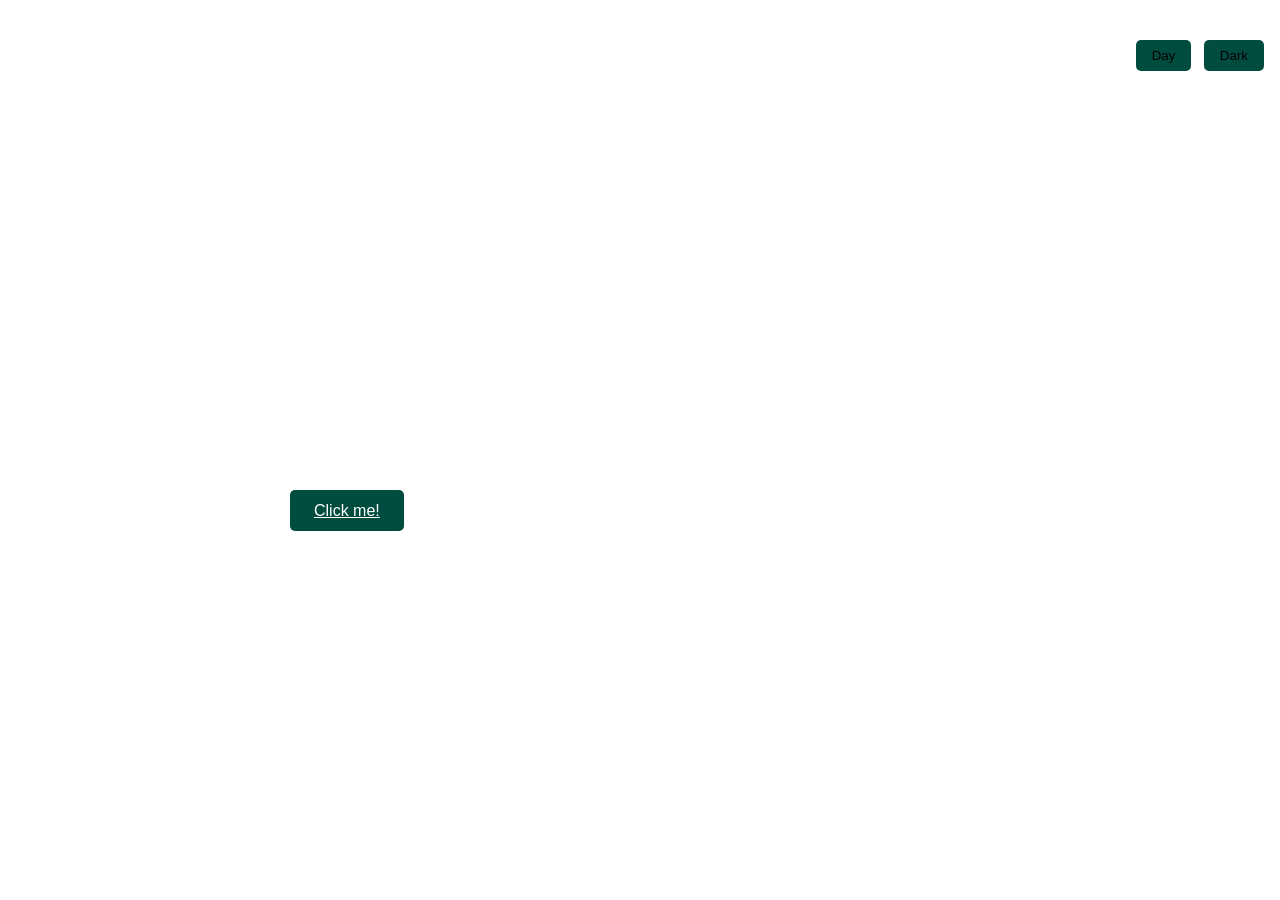
==== index.html @ 966a9d8a "Add files via upload" ====
<!DOCTYPE html>
<html lang="en">
<head>
  <meta charset="UTF-8" />
  <meta name="viewport" content="width=device-width, initial-scale=1.0" />
  <title>Welcome to LakbayTinig</title>
  <style>
    body {
      font-family: Arial, sans-serif;
      margin: 0;
      text-align: left;
      padding: 0;
      background-image: url(images/8.png);
      background-repeat: no-repeat;
      background-position: center;
      background-size: cover;
      color: #fff;
      transition: background-color 0.3s ease, color 0.3s ease;
      display: flex;
      flex-direction: column;
      min-height: 100vh;
    }

    body.dark-mode {
      color: #fff;
      background-color: #000;
      background-image: linear-gradient(rgba(0, 0, 0, 0.7), rgba(0, 0, 0, 0.7)), url('images/1.jpg');
      background-size: cover;
      background-position: center;
    }

    body.day-mode {
      color: #000;
      background-color: #dbeafe;
      background-image: url('images/5.jpg');
      background-size: cover;
      background-position: center;
    }

    .theme-buttons {
      position: fixed;
      top: 2.5rem;
      right: 1rem;
      z-index: 1000;
    }

    .theme-toggle {
      padding: 0.5rem 1rem;
      margin-left: 0.5rem;
      border: none;
      border-radius: 5px;
      cursor: pointer;
      background-color: #004d40;
      color: #000;
    }

    body.dark-mode .theme-toggle {
      background-color: #333;
      color: gray;
    }

    body.day-mode .theme-toggle {
      background-color: #cbd5e1;
      color: #000;
    }

    header, main {
      text-align: justify;
      padding: 2rem;
      max-width: 700px;
      margin: 0 auto;
      margin-top: 60px;
    }

    header {
      padding-top: 4rem;
    }

    main {
      flex: 1;
    }

    a.btn{
      background-color: #004d40;
      color: black;
      padding: 0.75rem 1.5rem;
      border: none;
      border-radius: 5px;
      cursor: pointer;
      margin-top: 300rem; 
      color: #fff;
    }

    
  </style>
</head>
<body>
  <div class="theme-buttons">
    <button class="theme-toggle" id="day-mode-btn" aria-label="Activate Day Mode">Day</button>
    <button class="theme-toggle" id="night-mode-btn" aria-label="Activate Dark Mode">Dark</button>
  </div>

  <header>
    <h1>Welcome to <span>LakbayTinig</span></h1>
    <p>Your voice matters in shaping a better tourism experience.</p>
  </header>

  <main>
    <p>
      Our platform is dedicated to enhancing the tourism experience by gathering valuable feedback from travelers like you.
       We believe that your voice plays a key role in shaping better destinations, services, and overall travel experiences. 
       By sharing your thoughts, ratings, and suggestions, you help improve the tourism industry for future visitors. 
       LakbayTinig makes it easy for you to express your opinions, ensuring that tourism providers are always aware of what matters most. 
       Join us in creating a more enjoyable and personalized travel experience for everyone!
    </p>
    <a href="TSFF.html" class="btn">Click me!</a>
  </main>

 

  <script>
    const body = document.body;
    const dayBtn = document.getElementById("day-mode-btn");
    const nightBtn = document.getElementById("night-mode-btn");

    const preloadImage = (src) => {
      const img = new Image();
      img.src = src;
    };

    preloadImage('image/1.jpg'); 
    preloadImage('image/5.png'); 

    const savedTheme = localStorage.getItem("theme");
    if (savedTheme === "dark") {
      body.classList.add("dark-mode");
    } else if (savedTheme === "day") {
      body.classList.add("day-mode");
    }

    const applyTheme = (theme) => {
      body.classList.remove("day-mode", "dark-mode");
      body.classList.add(theme);
      localStorage.setItem("theme", theme);
    };

    dayBtn.addEventListener("click", () => applyTheme("day-mode"));
    nightBtn.addEventListener("click", () => applyTheme("dark-mode"));
  </script>
</body>
</html>
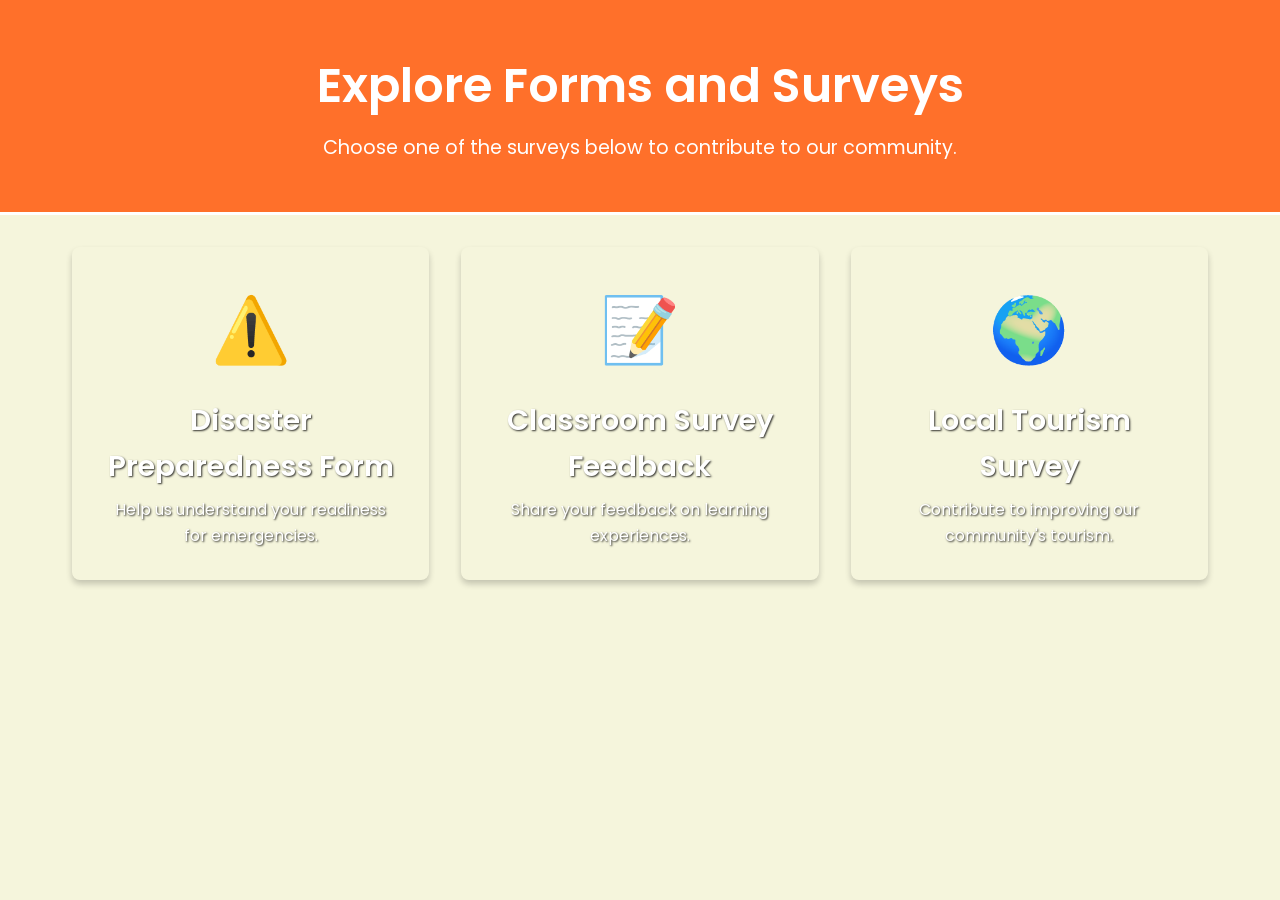
==== commit 7faad069: "Create index.html" ====
--- a/index.html
+++ b/index.html
@@ -1,151 +1,129 @@
-<!DOCTYPE html>
-<html lang="en">
-<head>
-  <meta charset="UTF-8" />
-  <meta name="viewport" content="width=device-width, initial-scale=1.0" />
-  <title>Welcome to LakbayTinig</title>
-  <style>
-    body {
-      font-family: Arial, sans-serif;
-      margin: 0;
-      text-align: left;
-      padding: 0;
-      background-image: url(images/8.png);
-      background-repeat: no-repeat;
-      background-position: center;
-      background-size: cover;
-      color: #fff;
-      transition: background-color 0.3s ease, color 0.3s ease;
-      display: flex;
-      flex-direction: column;
-      min-height: 100vh;
-    }
-
-    body.dark-mode {
-      color: #fff;
-      background-color: #000;
-      background-image: linear-gradient(rgba(0, 0, 0, 0.7), rgba(0, 0, 0, 0.7)), url('images/1.jpg');
-      background-size: cover;
-      background-position: center;
-    }
-
-    body.day-mode {
-      color: #000;
-      background-color: #dbeafe;
-      background-image: url('images/5.jpg');
-      background-size: cover;
-      background-position: center;
-    }
-
-    .theme-buttons {
-      position: fixed;
-      top: 2.5rem;
-      right: 1rem;
-      z-index: 1000;
-    }
-
-    .theme-toggle {
-      padding: 0.5rem 1rem;
-      margin-left: 0.5rem;
-      border: none;
-      border-radius: 5px;
-      cursor: pointer;
-      background-color: #004d40;
-      color: #000;
-    }
-
-    body.dark-mode .theme-toggle {
-      background-color: #333;
-      color: gray;
-    }
-
-    body.day-mode .theme-toggle {
-      background-color: #cbd5e1;
-      color: #000;
-    }
-
-    header, main {
-      text-align: justify;
-      padding: 2rem;
-      max-width: 700px;
-      margin: 0 auto;
-      margin-top: 60px;
-    }
-
-    header {
-      padding-top: 4rem;
-    }
-
-    main {
-      flex: 1;
-    }
-
-    a.btn{
-      background-color: #004d40;
-      color: black;
-      padding: 0.75rem 1.5rem;
-      border: none;
-      border-radius: 5px;
-      cursor: pointer;
-      margin-top: 300rem; 
-      color: #fff;
-    }
-
-    
-  </style>
-</head>
-<body>
-  <div class="theme-buttons">
-    <button class="theme-toggle" id="day-mode-btn" aria-label="Activate Day Mode">Day</button>
-    <button class="theme-toggle" id="night-mode-btn" aria-label="Activate Dark Mode">Dark</button>
-  </div>
-
-  <header>
-    <h1>Welcome to <span>LakbayTinig</span></h1>
-    <p>Your voice matters in shaping a better tourism experience.</p>
-  </header>
-
-  <main>
-    <p>
-      Our platform is dedicated to enhancing the tourism experience by gathering valuable feedback from travelers like you.
-       We believe that your voice plays a key role in shaping better destinations, services, and overall travel experiences. 
-       By sharing your thoughts, ratings, and suggestions, you help improve the tourism industry for future visitors. 
-       LakbayTinig makes it easy for you to express your opinions, ensuring that tourism providers are always aware of what matters most. 
-       Join us in creating a more enjoyable and personalized travel experience for everyone!
-    </p>
-    <a href="TSFF.html" class="btn">Click me!</a>
-  </main>
-
- 
-
-  <script>
-    const body = document.body;
-    const dayBtn = document.getElementById("day-mode-btn");
-    const nightBtn = document.getElementById("night-mode-btn");
-
-    const preloadImage = (src) => {
-      const img = new Image();
-      img.src = src;
-    };
-
-    preloadImage('image/1.jpg'); 
-    preloadImage('image/5.png'); 
-
-    const savedTheme = localStorage.getItem("theme");
-    if (savedTheme === "dark") {
-      body.classList.add("dark-mode");
-    } else if (savedTheme === "day") {
-      body.classList.add("day-mode");
-    }
-
-    const applyTheme = (theme) => {
-      body.classList.remove("day-mode", "dark-mode");
-      body.classList.add(theme);
-      localStorage.setItem("theme", theme);
-    };
-
-    dayBtn.addEventListener("click", () => applyTheme("day-mode"));
-    nightBtn.addEventListener("click", () => applyTheme("dark-mode"));
-  </script>
-</body>
-</html>
+<!DOCTYPE html>
+<html lang="en">
+<head>
+  <meta charset="UTF-8">
+  <meta name="viewport" content="width=device-width, initial-scale=1.0">
+  <title>Team 16 - Explore Forms</title>
+  <link href="https://fonts.googleapis.com/css2?family=Poppins:wght@400;500;600;700&display=swap" rel="stylesheet">
+  <style>
+    * {
+      margin: 0;
+      padding: 0;
+      box-sizing: border-box;
+    }
+
+    /* Body background color */
+    body {
+      background-color: #f5f5dc !important; /* Beige background */
+      font-family: "Poppins", sans-serif;
+      color: #333;
+      line-height: 1.6;
+    }
+
+    /* Header Styling */
+    .header {
+      text-align: center;
+      padding: 3rem 1rem;
+      background-color: #ff702a; /* New header background color */
+      color: #fff;
+      border-bottom: 3px solid #fff;
+    }
+
+    .header h1 {
+      font-size: 3rem;
+      margin-bottom: 0.5rem;
+      font-weight: 600;
+    }
+
+    .header p {
+      font-size: 1.2rem;
+      margin-top: 0.5rem;
+    }
+
+    /* Cards container */
+    .cards-container {
+      display: grid;
+      grid-template-columns: repeat(auto-fit, minmax(300px, 1fr));
+      gap: 2rem;
+      padding: 2rem;
+      max-width: 1200px;
+      margin: 0 auto;
+    }
+
+    /* Card Styling */
+    .card {
+      padding: 2rem;
+      border-radius: 8px;
+      text-align: center;
+      box-shadow: 0px 4px 6px rgba(0, 0, 0, 0.2);
+      transition: all 0.3s ease-in-out;
+      cursor: pointer;
+      text-decoration: none;
+      color: inherit;
+      background-size: cover;
+      background-position: center;
+      position: relative;
+      min-height: 250px;
+      display: flex;
+      flex-direction: column;
+      justify-content: flex-end; /* Align content to the bottom */
+    }
+
+    /* Card Hover Effect */
+    .card:hover {
+      background-color: #fff3cd;
+      transform: translateY(-5px);
+    }
+
+    .card span {
+      font-size: 4rem;
+      display: block;
+      margin-bottom: 1rem;
+    }
+
+    .card h4 {
+      font-size: 1.8rem;
+      margin-bottom: 0.5rem;
+      font-weight: 600;
+      color: #fff; /* Ensure text stands out */
+    }
+
+    .card p {
+      font-size: 1rem;
+      color: #fff; /* Ensure text stands out */
+    }
+
+    /* Card Background Image Text Styling */
+    .card h4, .card p {
+      text-shadow: 1px 1px 2px rgba(0, 0, 0, 0.8); /* Add text shadow to improve visibility */
+    }
+
+  </style>
+</head>
+<body>
+  <header class="header">
+    <h1>Explore Forms and Surveys</h1>
+    <p>Choose one of the surveys below to contribute to our community.</p>
+  </header>
+
+  <section class="cards-container">
+    <a href="disaster-preparedness.html" class="card" style="background-image: url('https://raw.githubusercontent.com/valerie-222/html-forms-project/main/disaster.jpg');">
+      <span>⚠️</span>
+      <h4>Disaster Preparedness Form</h4>
+      <p>Help us understand your readiness for emergencies.</p>
+    </a>
+
+    <a href="School-Classroom-Feedback.html" class="card" style="background-image: url('https://raw.githubusercontent.com/valerie-222/html-forms-project/main/classroom.jpg');">
+      <span>📝</span>
+      <h4>Classroom Survey Feedback</h4>
+      <p>Share your feedback on learning experiences.</p>
+    </a>
+
+    <a href="local-tourism.html" class="card" style="background-image: url('https://raw.githubusercontent.com/valerie-222/html-forms-project/main/tourism.jpg');">
+      <span>🌍</span>
+      <h4>Local Tourism Survey</h4>
+      <p>Contribute to improving our community's tourism.</p>
+    </a>
+  </section>
+</body>
+</html>
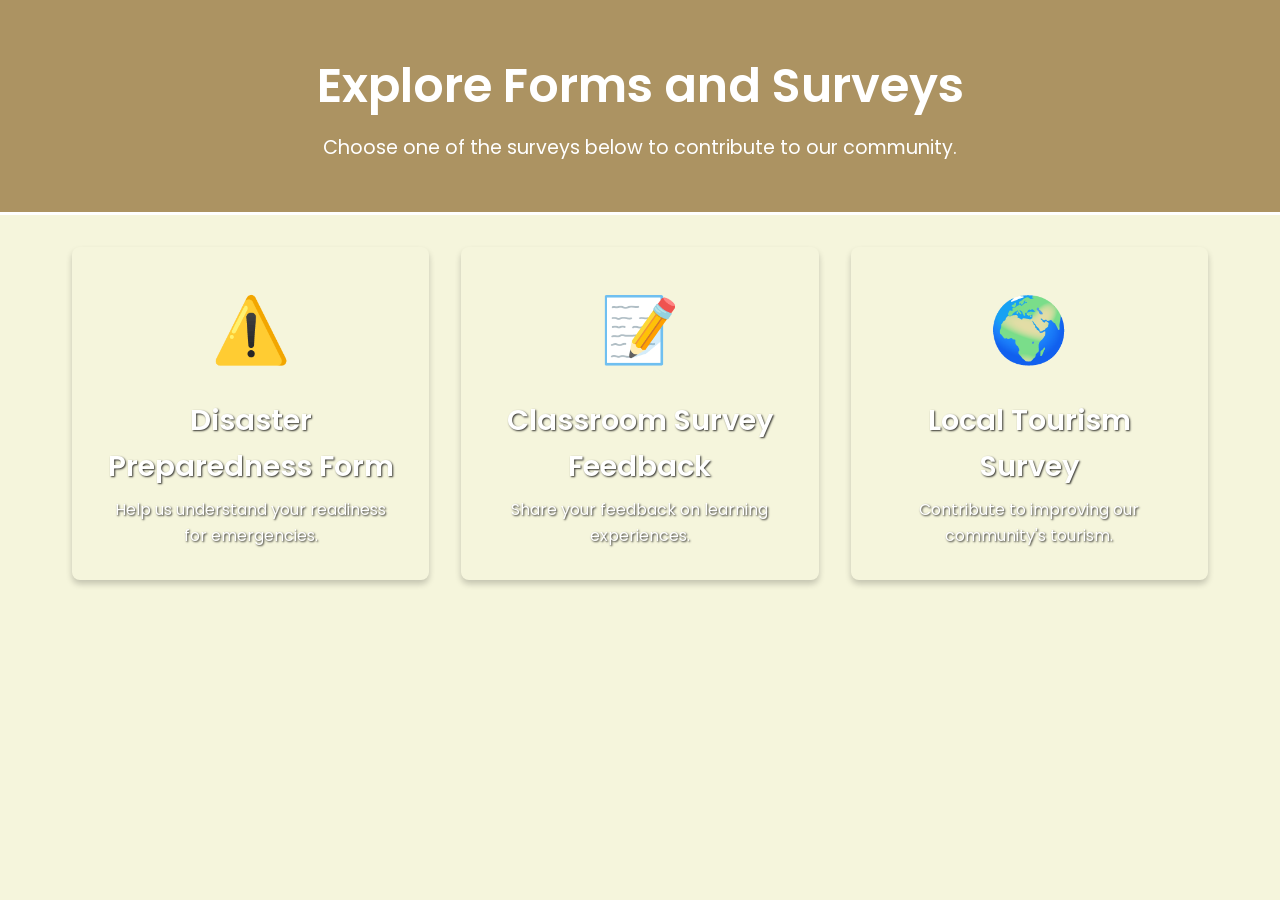
==== commit a8e5e369: "Update index.html" ====
--- a/index.html
+++ b/index.html
@@ -14,7 +14,7 @@
 
     /* Body background color */
     body {
-      background-color: #f5f5dc !important; /* Beige background */
+      background-color: #f5f5dc;
       font-family: "Poppins", sans-serif;
       color: #333;
       line-height: 1.6;
@@ -24,7 +24,7 @@
     .header {
       text-align: center;
       padding: 3rem 1rem;
-      background-color: #ff702a; /* New header background color */
+      background-color: #AC9362; 
       color: #fff;
       border-bottom: 3px solid #fff;
     }
@@ -40,7 +40,6 @@
       margin-top: 0.5rem;
     }
 
-    /* Cards container */
     .cards-container {
       display: grid;
       grid-template-columns: repeat(auto-fit, minmax(300px, 1fr));
@@ -50,7 +49,6 @@
       margin: 0 auto;
     }
 
-    /* Card Styling */
     .card {
       padding: 2rem;
       border-radius: 8px;
@@ -69,7 +67,6 @@
       justify-content: flex-end; /* Align content to the bottom */
     }
 
-    /* Card Hover Effect */
     .card:hover {
       background-color: #fff3cd;
       transform: translateY(-5px);
@@ -85,17 +82,17 @@
       font-size: 1.8rem;
       margin-bottom: 0.5rem;
       font-weight: 600;
-      color: #fff; /* Ensure text stands out */
+      color: #fff; 
     }
 
     .card p {
       font-size: 1rem;
-      color: #fff; /* Ensure text stands out */
+      color: #fff;
     }
 
-    /* Card Background Image Text Styling */
+    
     .card h4, .card p {
-      text-shadow: 1px 1px 2px rgba(0, 0, 0, 0.8); /* Add text shadow to improve visibility */
+      text-shadow: 1px 1px 2px rgba(0, 0, 0, 0.8); 
     }
 
   </style>
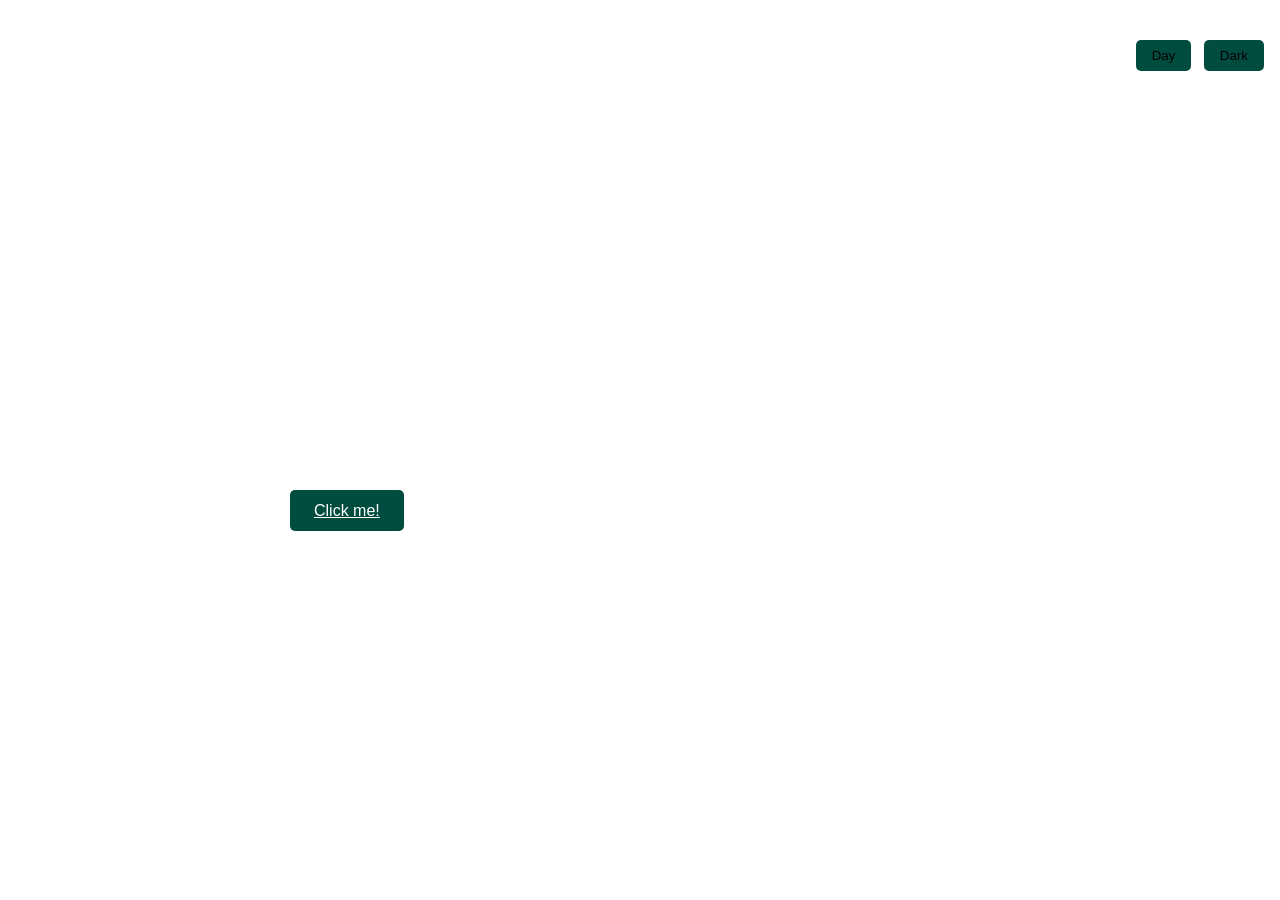
==== commit 3ea8d409: "Update index.html" ====
--- a/index.html
+++ b/index.html
@@ -1,126 +1,151 @@
 <!DOCTYPE html>
 <html lang="en">
 <head>
-  <meta charset="UTF-8">
-  <meta name="viewport" content="width=device-width, initial-scale=1.0">
-  <title>Team 16 - Explore Forms</title>
-  <link href="https://fonts.googleapis.com/css2?family=Poppins:wght@400;500;600;700&display=swap" rel="stylesheet">
+  <meta charset="UTF-8" />
+  <meta name="viewport" content="width=device-width, initial-scale=1.0" />
+  <title>Welcome to LakbayTinig</title>
   <style>
-    * {
+    body {
+      font-family: Arial, sans-serif;
       margin: 0;
+      text-align: left;
       padding: 0;
-      box-sizing: border-box;
+      background-image: url(images/8.png);
+      background-repeat: no-repeat;
+      background-position: center;
+      background-size: cover;
+      color: #fff;
+      transition: background-color 0.3s ease, color 0.3s ease;
+      display: flex;
+      flex-direction: column;
+      min-height: 100vh;
     }
 
-    /* Body background color */
-    body {
-      background-color: #f5f5dc;
-      font-family: "Poppins", sans-serif;
-      color: #333;
-      line-height: 1.6;
+    body.dark-mode {
+      color: #fff;
+      background-color: #000;
+      background-image: linear-gradient(rgba(0, 0, 0, 0.7), rgba(0, 0, 0, 0.7)), url('images/1.jpg');
+      background-size: cover;
+      background-position: center;
     }
 
-    /* Header Styling */
-    .header {
-      text-align: center;
-      padding: 3rem 1rem;
-      background-color: #AC9362; 
-      color: #fff;
-      border-bottom: 3px solid #fff;
+    body.day-mode {
+      color: #000;
+      background-color: #dbeafe;
+      background-image: url('images/5.jpg');
+      background-size: cover;
+      background-position: center;
     }
 
-    .header h1 {
-      font-size: 3rem;
-      margin-bottom: 0.5rem;
-      font-weight: 600;
+    .theme-buttons {
+      position: fixed;
+      top: 2.5rem;
+      right: 1rem;
+      z-index: 1000;
     }
 
-    .header p {
-      font-size: 1.2rem;
-      margin-top: 0.5rem;
+    .theme-toggle {
+      padding: 0.5rem 1rem;
+      margin-left: 0.5rem;
+      border: none;
+      border-radius: 5px;
+      cursor: pointer;
+      background-color: #004d40;
+      color: #000;
     }
 
-    .cards-container {
-      display: grid;
-      grid-template-columns: repeat(auto-fit, minmax(300px, 1fr));
-      gap: 2rem;
-      padding: 2rem;
-      max-width: 1200px;
-      margin: 0 auto;
+    body.dark-mode .theme-toggle {
+      background-color: #333;
+      color: gray;
     }
 
-    .card {
-      padding: 2rem;
-      border-radius: 8px;
-      text-align: center;
-      box-shadow: 0px 4px 6px rgba(0, 0, 0, 0.2);
-      transition: all 0.3s ease-in-out;
-      cursor: pointer;
-      text-decoration: none;
-      color: inherit;
-      background-size: cover;
-      background-position: center;
-      position: relative;
-      min-height: 250px;
-      display: flex;
-      flex-direction: column;
-      justify-content: flex-end; /* Align content to the bottom */
+    body.day-mode .theme-toggle {
+      background-color: #cbd5e1;
+      color: #000;
     }
 
-    .card:hover {
-      background-color: #fff3cd;
-      transform: translateY(-5px);
+    header, main {
+      text-align: justify;
+      padding: 2rem;
+      max-width: 700px;
+      margin: 0 auto;
+      margin-top: 60px;
     }
 
-    .card span {
-      font-size: 4rem;
-      display: block;
-      margin-bottom: 1rem;
+    header {
+      padding-top: 4rem;
     }
 
-    .card h4 {
-      font-size: 1.8rem;
-      margin-bottom: 0.5rem;
-      font-weight: 600;
-      color: #fff; 
+    main {
+      flex: 1;
     }
 
-    .card p {
-      font-size: 1rem;
+    a.btn{
+      background-color: #004d40;
+      color: black;
+      padding: 0.75rem 1.5rem;
+      border: none;
+      border-radius: 5px;
+      cursor: pointer;
+      margin-top: 300rem; 
       color: #fff;
     }
 
     
-    .card h4, .card p {
-      text-shadow: 1px 1px 2px rgba(0, 0, 0, 0.8); 
-    }
-
   </style>
 </head>
 <body>
-  <header class="header">
-    <h1>Explore Forms and Surveys</h1>
-    <p>Choose one of the surveys below to contribute to our community.</p>
+  <div class="theme-buttons">
+    <button class="theme-toggle" id="day-mode-btn" aria-label="Activate Day Mode">Day</button>
+    <button class="theme-toggle" id="night-mode-btn" aria-label="Activate Dark Mode">Dark</button>
+  </div>
+
+  <header>
+    <h1>Welcome to <span>LakbayTinig</span></h1>
+    <p>Your voice matters in shaping a better tourism experience.</p>
   </header>
 
-  <section class="cards-container">
-    <a href="disaster-preparedness.html" class="card" style="background-image: url('https://raw.githubusercontent.com/valerie-222/html-forms-project/main/disaster.jpg');">
-      <span>⚠️</span>
-      <h4>Disaster Preparedness Form</h4>
-      <p>Help us understand your readiness for emergencies.</p>
-    </a>
+  <main>
+    <p>
+      Our platform is dedicated to enhancing the tourism experience by gathering valuable feedback from travelers like you.
+       We believe that your voice plays a key role in shaping better destinations, services, and overall travel experiences. 
+       By sharing your thoughts, ratings, and suggestions, you help improve the tourism industry for future visitors. 
+       LakbayTinig makes it easy for you to express your opinions, ensuring that tourism providers are always aware of what matters most. 
+       Join us in creating a more enjoyable and personalized travel experience for everyone!
+    </p>
+    <a href="TSFF.html" class="btn">Click me!</a>
+  </main>
 
-    <a href="School-Classroom-Feedback.html" class="card" style="background-image: url('https://raw.githubusercontent.com/valerie-222/html-forms-project/main/classroom.jpg');">
-      <span>📝</span>
-      <h4>Classroom Survey Feedback</h4>
-      <p>Share your feedback on learning experiences.</p>
-    </a>
+ 
 
-    <a href="local-tourism.html" class="card" style="background-image: url('https://raw.githubusercontent.com/valerie-222/html-forms-project/main/tourism.jpg');">
-      <span>🌍</span>
-      <h4>Local Tourism Survey</h4>
-      <p>Contribute to improving our community's tourism.</p>
-    </a>
-  </section>
+  <script>
+    const body = document.body;
+    const dayBtn = document.getElementById("day-mode-btn");
+    const nightBtn = document.getElementById("night-mode-btn");
+
+    const preloadImage = (src) => {
+      const img = new Image();
+      img.src = src;
+    };
+
+    preloadImage('image/1.jpg'); 
+    preloadImage('image/5.png'); 
+
+    const savedTheme = localStorage.getItem("theme");
+    if (savedTheme === "dark") {
+      body.classList.add("dark-mode");
+    } else if (savedTheme === "day") {
+      body.classList.add("day-mode");
+    }
+
+    const applyTheme = (theme) => {
+      body.classList.remove("day-mode", "dark-mode");
+      body.classList.add(theme);
+      localStorage.setItem("theme", theme);
+    };
+
+    dayBtn.addEventListener("click", () => applyTheme("day-mode"));
+    nightBtn.addEventListener("click", () => applyTheme("dark-mode"));
+  </script>
 </body>
 </html>
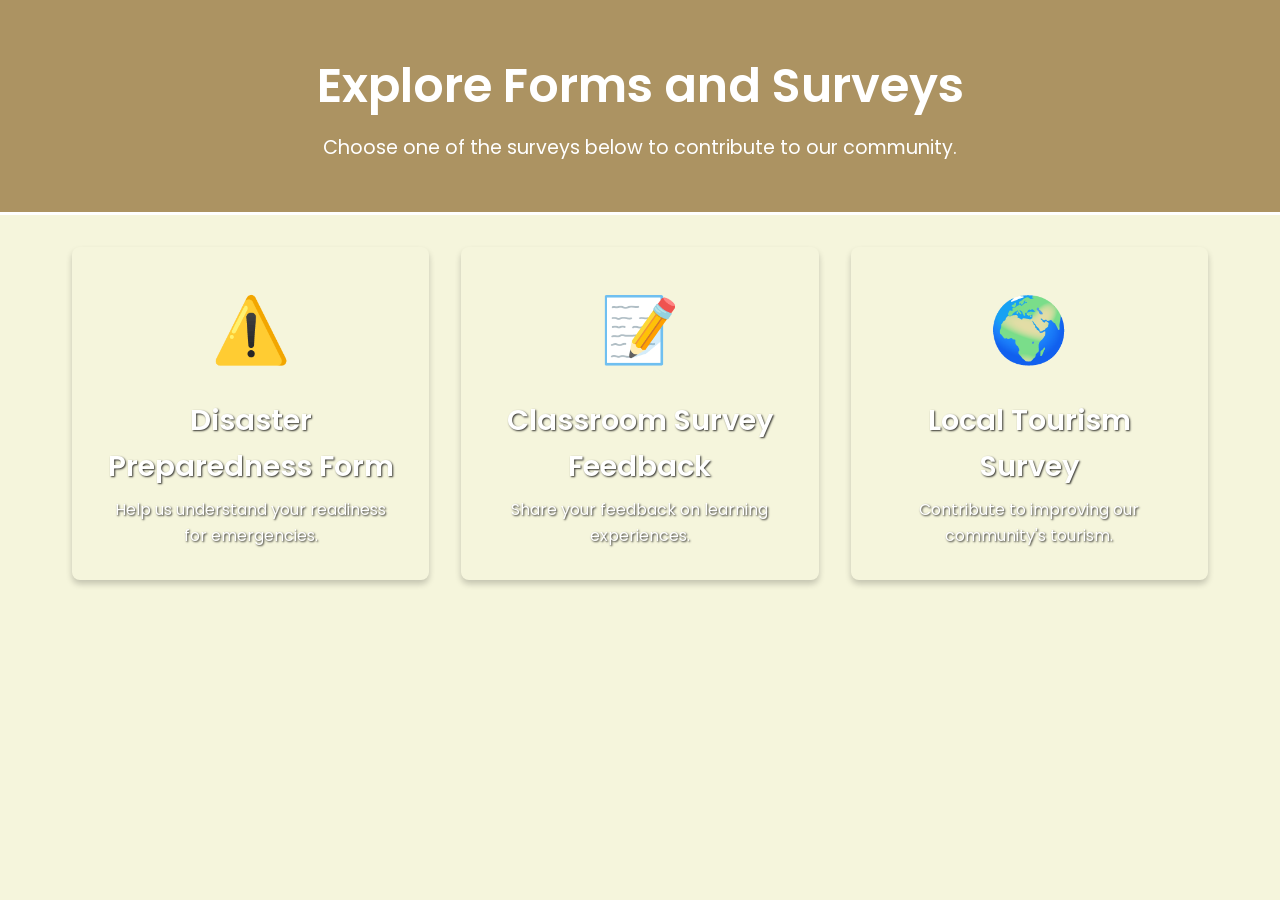
==== commit 379e2c1b: "Update index.html" ====
--- a/index.html
+++ b/index.html
@@ -1,151 +1,128 @@
 <!DOCTYPE html>
 <html lang="en">
 <head>
-  <meta charset="UTF-8" />
-  <meta name="viewport" content="width=device-width, initial-scale=1.0" />
-  <title>Welcome to LakbayTinig</title>
+  <meta charset="UTF-8">
+  <meta name="viewport" content="width=device-width, initial-scale=1.0">
+  <title>Team 16 - Explore Forms</title>
+  <link href="https://fonts.googleapis.com/css2?family=Poppins:wght@400;500;600;700&display=swap" rel="stylesheet">
   <style>
+    * {
+      margin: 0;
+      padding: 0;
+      box-sizing: border-box;
+    }
+
+    /* Body background color */
     body {
-      font-family: Arial, sans-serif;
-      margin: 0;
-      text-align: left;
-      padding: 0;
-      background-image: url(images/8.png);
-      background-repeat: no-repeat;
+      background-color: #f5f5dc;
+      font-family: "Poppins", sans-serif;
+      color: #333;
+      line-height: 1.6;
+    }
+
+
+    .header {
+      text-align: center;
+      padding: 3rem 1rem;
+      background-color: #AC9362; 
+      color: #fff;
+      border-bottom: 3px solid #fff;
+    }
+
+    .header h1 {
+      font-size: 3rem;
+      margin-bottom: 0.5rem;
+      font-weight: 600;
+    }
+
+    .header p {
+      font-size: 1.2rem;
+      margin-top: 0.5rem;
+    }
+
+
+    .cards-container {
+      display: grid;
+      grid-template-columns: repeat(auto-fit, minmax(300px, 1fr));
+      gap: 2rem;
+      padding: 2rem;
+      max-width: 1200px;
+      margin: 0 auto;
+    }
+
+
+    .card {
+      padding: 2rem;
+      border-radius: 8px;
+      text-align: center;
+      box-shadow: 0px 4px 6px rgba(0, 0, 0, 0.2);
+      transition: all 0.3s ease-in-out;
+      cursor: pointer;
+      text-decoration: none;
+      color: inherit;
+      background-size: cover;
       background-position: center;
-      background-size: cover;
-      color: #fff;
-      transition: background-color 0.3s ease, color 0.3s ease;
+      position: relative;
+      min-height: 250px;
       display: flex;
       flex-direction: column;
-      min-height: 100vh;
+      justify-content: flex-end; 
     }
 
-    body.dark-mode {
-      color: #fff;
-      background-color: #000;
-      background-image: linear-gradient(rgba(0, 0, 0, 0.7), rgba(0, 0, 0, 0.7)), url('images/1.jpg');
-      background-size: cover;
-      background-position: center;
+
+    .card:hover {
+      background-color: #fff3cd;
+      transform: translateY(-5px);
     }
 
-    body.day-mode {
-      color: #000;
-      background-color: #dbeafe;
-      background-image: url('images/5.jpg');
-      background-size: cover;
-      background-position: center;
+    .card span {
+      font-size: 4rem;
+      display: block;
+      margin-bottom: 1rem;
     }
 
-    .theme-buttons {
-      position: fixed;
-      top: 2.5rem;
-      right: 1rem;
-      z-index: 1000;
+    .card h4 {
+      font-size: 1.8rem;
+      margin-bottom: 0.5rem;
+      font-weight: 600;
+      color: #fff; 
     }
 
-    .theme-toggle {
-      padding: 0.5rem 1rem;
-      margin-left: 0.5rem;
-      border: none;
-      border-radius: 5px;
-      cursor: pointer;
-      background-color: #004d40;
-      color: #000;
+    .card p {
+      font-size: 1rem;
+      color: #fff; 
+    }
+    
+    .card h4, .card p {
+      text-shadow: 1px 1px 2px rgba(0, 0, 0, 0.8); 
     }
 
-    body.dark-mode .theme-toggle {
-      background-color: #333;
-      color: gray;
-    }
-
-    body.day-mode .theme-toggle {
-      background-color: #cbd5e1;
-      color: #000;
-    }
-
-    header, main {
-      text-align: justify;
-      padding: 2rem;
-      max-width: 700px;
-      margin: 0 auto;
-      margin-top: 60px;
-    }
-
-    header {
-      padding-top: 4rem;
-    }
-
-    main {
-      flex: 1;
-    }
-
-    a.btn{
-      background-color: #004d40;
-      color: black;
-      padding: 0.75rem 1.5rem;
-      border: none;
-      border-radius: 5px;
-      cursor: pointer;
-      margin-top: 300rem; 
-      color: #fff;
-    }
-
-    
   </style>
 </head>
 <body>
-  <div class="theme-buttons">
-    <button class="theme-toggle" id="day-mode-btn" aria-label="Activate Day Mode">Day</button>
-    <button class="theme-toggle" id="night-mode-btn" aria-label="Activate Dark Mode">Dark</button>
-  </div>
-
-  <header>
-    <h1>Welcome to <span>LakbayTinig</span></h1>
-    <p>Your voice matters in shaping a better tourism experience.</p>
+  <header class="header">
+    <h1>Explore Forms and Surveys</h1>
+    <p>Choose one of the surveys below to contribute to our community.</p>
   </header>
 
-  <main>
-    <p>
-      Our platform is dedicated to enhancing the tourism experience by gathering valuable feedback from travelers like you.
-       We believe that your voice plays a key role in shaping better destinations, services, and overall travel experiences. 
-       By sharing your thoughts, ratings, and suggestions, you help improve the tourism industry for future visitors. 
-       LakbayTinig makes it easy for you to express your opinions, ensuring that tourism providers are always aware of what matters most. 
-       Join us in creating a more enjoyable and personalized travel experience for everyone!
-    </p>
-    <a href="TSFF.html" class="btn">Click me!</a>
-  </main>
+  <section class="cards-container">
+    <a href="disaster-preparedness.html" class="card" style="background-image: url('https://raw.githubusercontent.com/valerie-222/html-forms-project/main/disaster.jpg');">
+      <span>⚠️</span>
+      <h4>Disaster Preparedness Form</h4>
+      <p>Help us understand your readiness for emergencies.</p>
+    </a>
 
- 
+    <a href="School-Classroom-Feedback.html" class="card" style="background-image: url('https://raw.githubusercontent.com/valerie-222/html-forms-project/main/classroom.jpg');">
+      <span>📝</span>
+      <h4>Classroom Survey Feedback</h4>
+      <p>Share your feedback on learning experiences.</p>
+    </a>
 
-  <script>
-    const body = document.body;
-    const dayBtn = document.getElementById("day-mode-btn");
-    const nightBtn = document.getElementById("night-mode-btn");
-
-    const preloadImage = (src) => {
-      const img = new Image();
-      img.src = src;
-    };
-
-    preloadImage('image/1.jpg'); 
-    preloadImage('image/5.png'); 
-
-    const savedTheme = localStorage.getItem("theme");
-    if (savedTheme === "dark") {
-      body.classList.add("dark-mode");
-    } else if (savedTheme === "day") {
-      body.classList.add("day-mode");
-    }
-
-    const applyTheme = (theme) => {
-      body.classList.remove("day-mode", "dark-mode");
-      body.classList.add(theme);
-      localStorage.setItem("theme", theme);
-    };
-
-    dayBtn.addEventListener("click", () => applyTheme("day-mode"));
-    nightBtn.addEventListener("click", () => applyTheme("dark-mode"));
-  </script>
+    <a href="local-tourism.html" class="card" style="background-image: url('https://raw.githubusercontent.com/valerie-222/html-forms-project/main/tourism.jpg');">
+      <span>🌍</span>
+      <h4>Local Tourism Survey</h4>
+      <p>Contribute to improving our community's tourism.</p>
+    </a>
+  </section>
 </body>
 </html>
